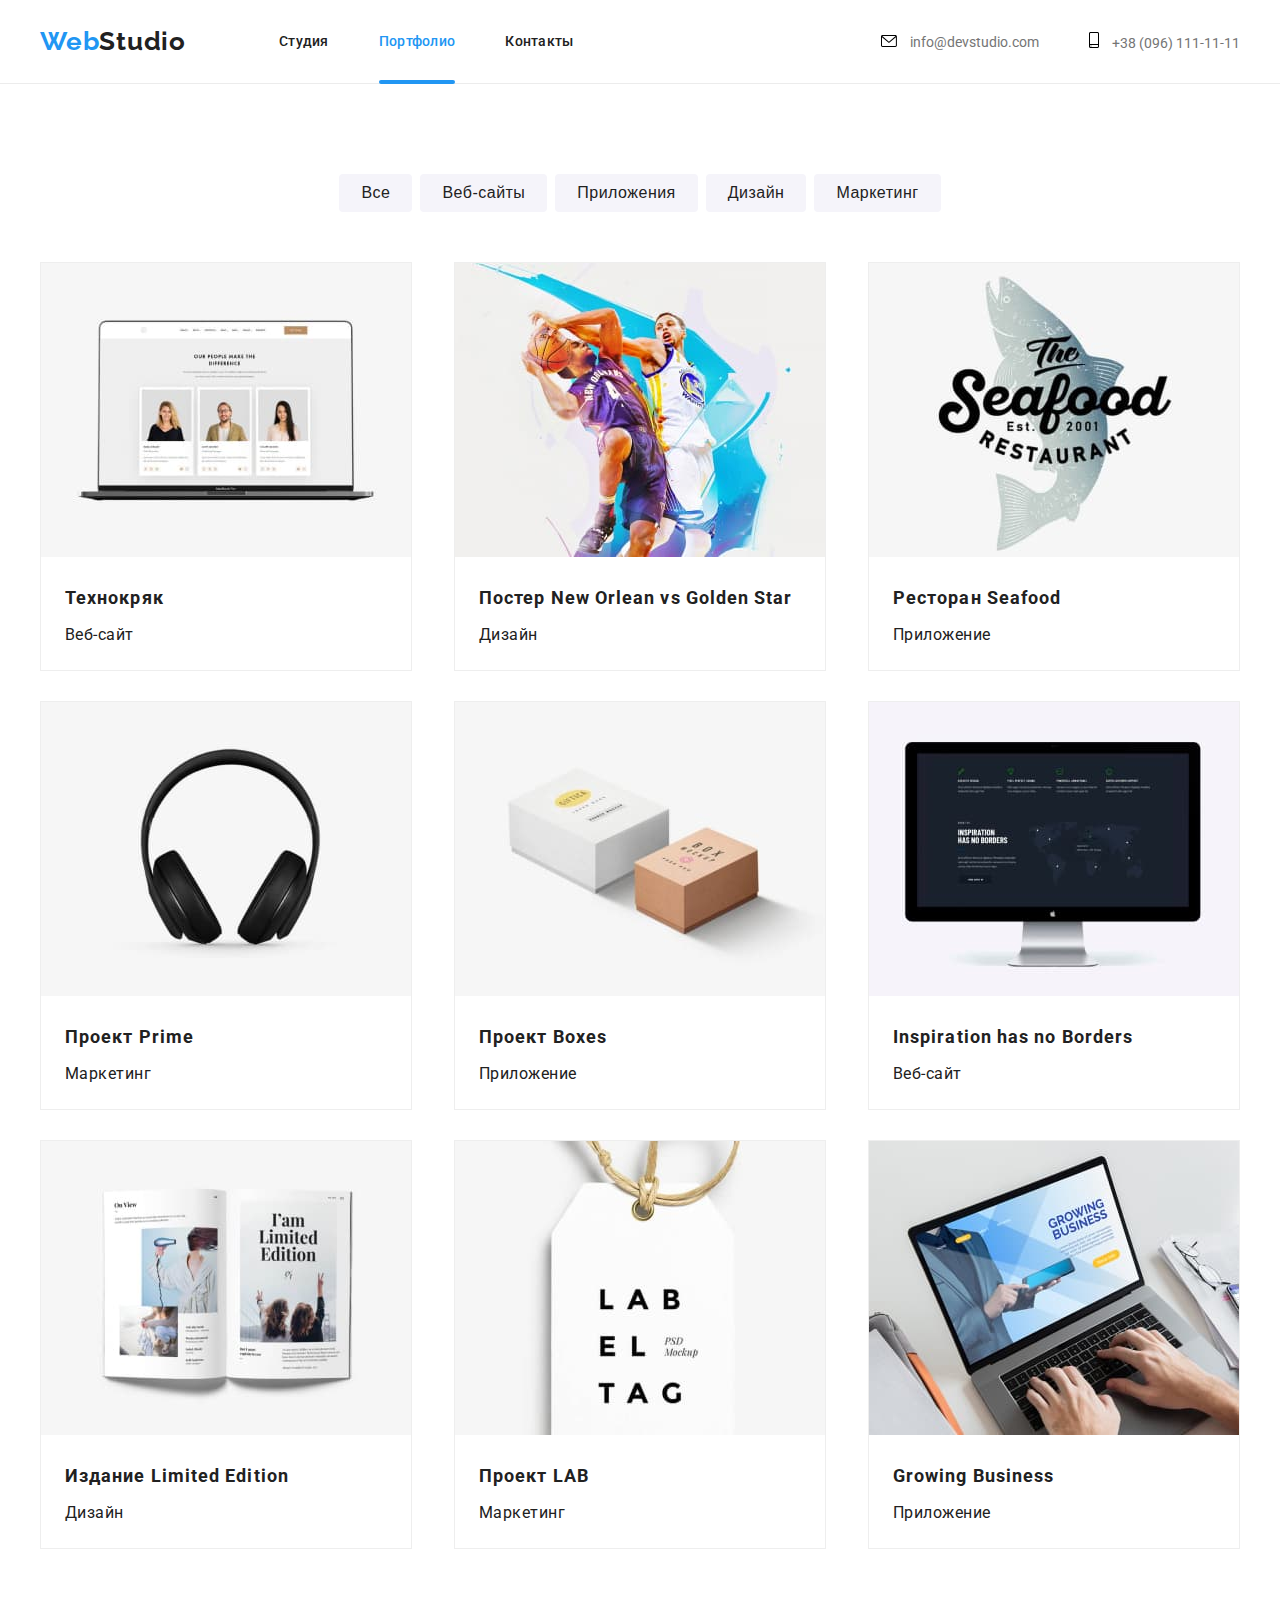
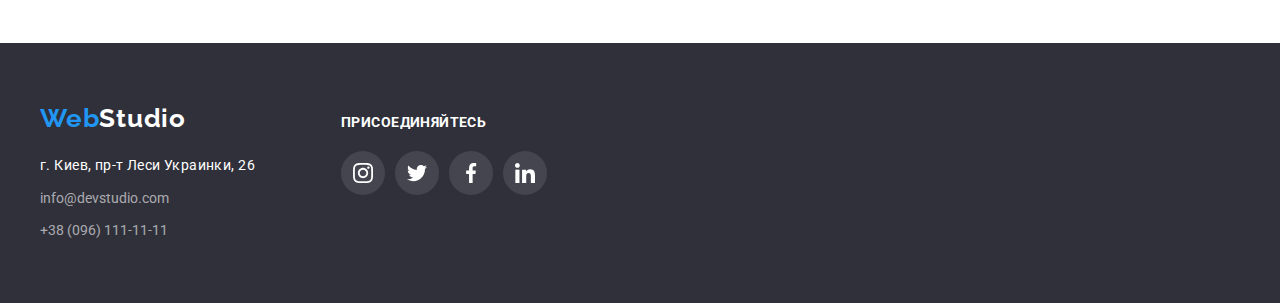
==== portfolio.html @ aee3c3bb "Загрузка проекта" ====
<!DOCTYPE html>
<html lang="ru">
  <head>
    <meta charset="UTF-8" />
    <meta http-equiv="X-UA-Compatible" content="IE=edge" />
    <meta name="viewport" content="width=device-width, initial-scale=1.0" />
    <title>Студия</title>
    <link rel="preconnect" href="https://fonts.gstatic.com" />
    <link
      href="https://fonts.googleapis.com/css2?family=Raleway:wght@700&family=Roboto:wght@400;500;700;900&display=swap"
      rel="stylesheet"
    />
    <link rel="stylesheet" href="css/style.css" />
  </head>
  <body>
    <!-- Шапка -->
    <header class="page-header">
      <div class="container header">
        <nav class="nav">
          <a href="./index.html" class="logo"> Web<span class="header-logo">Studio </span> </a>
          <ul class="site-nav list">
            <li class="nav-item"><a href="./index.html" class="link">Студия</a></li>
            <li class="nav-item"><a href="./portfolio.html" class="link active">Портфолио</a></li>
            <li class="nav-item"><a href="#contacts" class="link">Контакты</a></li>
          </ul>
        </nav>
        <ul class="auth-site list">
          <li class="auth-item">
            <div class="auth-block">
              <a href="mailto:info@devstudio.com" class="auth-block-link">
                <svg class="auth-icon" width="16" height="12">
                  <use href="./images/sprite.svg#mail"></use>
                </svg>
                info@devstudio.com
              </a>
            </div>
          </li>
          <li class="auth-item">
            <div class="auth-block">
              <a href="tel:+380961111111" class="auth-block-link">
                <svg class="auth-icon" width="10" height="16">
                  <use href="./images/sprite.svg#smartphone"></use>
                </svg>
                +38 (096) 111-11-11
              </a>
            </div>
          </li>
        </ul>
      </div>
    </header>
    <main>
      <section class="container">
        <h1 class="button title">Портфолио</h1>
        <ul class="button-list">
          <li class="button-item">
            <button type="button" class="button-secondary">Все</button>
          </li>
          <li class="button-item">
            <button type="button" class="button-secondary">Веб-сайты</button>
          </li>
          <li class="button-item">
            <button type="button" class="button-secondary">Приложения</button>
          </li>
          <li class="button-item">
            <button type="button" class="button-secondary">Дизайн</button>
          </li>
          <li class="button-item">
            <button type="button" class="button-secondary">Маркетинг</button>
          </li>
        </ul>
        <!-- </section>
      <section class="container"> -->
        <ul class="ul-project">
          <li class="project-list">
            <div class="project-info">
            <img src="images/portfolio/project.jpg" width="370" height="294" alt="Технокряк" />
              <p class="project-text">Технокряк это современная площадка распространения коронавируса. Компании используют эту платформу для цифрового шпионажа и атак на защищённые сервера конкурентов.</p>
             </div>
              <h2 class="project-name">Технокряк</h2>
              <p class="project-title">Веб-сайт</p>
          </li>
          <li class="project-list">
            <div class="project-info">
            <img src="./images/portfolio/project1.jpg" width="370" height="294" alt="Постер New Orlean vs Golden Star"/>
            <p class="project-text">Технокряк это современная площадка распространения коронавируса. Компании используют эту платформу для цифрового шпионажа и атак на защищённые сервера конкурентов.</p>
            </div>
              <h2 class="project-name">Постер New Orlean vs Golden Star</h2>
              <p class="project-title">Дизайн</p>
          </li>
          <li class="project-list">
            <div class="project-info">
            <img src="./images/portfolio/project2.jpg" width="370" height="294" alt="Ресторан Seafood" />
            <p class="project-text">Технокряк это современная площадка распространения коронавируса. Компании используют эту платформу для цифрового шпионажа и атак на защищённые сервера конкурентов.</p>
          </div> 
            <h2 class="project-name">Ресторан Seafood</h2>
              <p class="project-title">Приложение</p>
          </li>
          <li class="project-list">
            <div class="project-info">
            <img src="./images/portfolio/project3.jpg" width="370" height="294" alt="Проект Prime" />
              <p class="project-text">Технокряк это современная площадка распространения коронавируса. Компании используют эту платформу для цифрового шпионажа и атак на защищённые сервера конкурентов.</p>
          </div>
            <h2 class="project-name">Проект Prime</h2>
              <p class="project-title">Маркетинг</p>
          </li>
          <li class="project-list">
            <div class="project-info">
            <img src="./images/portfolio/project4.jpg" width="370" height="294" alt="Проект Boxes" />
              <p class="project-text">Технокряк это современная площадка распространения коронавируса. Компании используют эту платформу для цифрового шпионажа и атак на защищённые сервера конкурентов.</p>
          </div>
            <h2 class="project-name">Проект Boxes</h2>
              <p class="project-title">Приложение</p>
          </li>
          <li class="project-list">
            <div class="project-info">
            <img src="./images/portfolio/project5.jpg" width="370" height="294" alt="Inspiration has no Borders" />
              <p class="project-text">Технокряк это современная площадка распространения коронавируса. Компании используют эту платформу для цифрового шпионажа и атак на защищённые сервера конкурентов.</p>
          </div>
            <h2 class="project-name">Inspiration has no Borders</h2>
              <p class="project-title">Веб-сайт</p>
          </li>
          <li class="project-list">
           <div class="project-info">
            <img src="./images/portfolio/project6.jpg" width="370" height="294" alt="Издание Limited Edition" />
              <p class="project-text">Технокряк это современная площадка распространения коронавируса. Компании используют эту платформу для цифрового шпионажа и атак на защищённые сервера конкурентов.</p>
          </div>
            <h2 class="project-name">Издание Limited Edition</h2>
              <p class="project-title">Дизайн</p>
          </li>
          <li class="project-list">
            <div class="project-info">
            <img src="./images/portfolio/project7.jpg" width="370" height="294" alt="Проект LAB" />
              <p class="project-text">Технокряк это современная площадка распространения коронавируса. Компании используют эту платформу для цифрового шпионажа и атак на защищённые сервера конкурентов.</p>
          </div>
            <h2 class="project-name">Проект LAB</h2>
              <p class="project-title">Маркетинг</p>
          </li>
          <li class="project-list">
            <div class="project-info">
            <img src="./images/portfolio/project8.jpg" width="370" height="294" alt="Growing Business" />
              <p class="project-text">Технокряк это современная площадка распространения коронавируса. Компании используют эту платформу для цифрового шпионажа и атак на защищённые сервера конкурентов.</p>
          </div>
            <h2 class="project-name">Growing Business</h2>
              <p class="project-title">Приложение</p>
          </li>
        </ul>
      </section>
    </main>
    <!-- Подвал -->
    <footer class="footer">
      <div class="container">
         <div>
        <a href="./index.html" class="logo footer"> Web<span class="footer-logo">Studio </span> </a>

        <!-- Контакты -->
       
        <address class="contacts footer">
          <p>г. Киев, пр-т Леси Украинки, 26</p>
          <a class="link" href="mailto:info@devstudio.com">info@devstudio.com</a>
          <a class="link" href="tel:+380961111111">+38 (096) 111-11-11</a>
            </div>
            <div class="footer-social">
              <p class="footer-list-title">ПРИСОЕДИНЯЙТЕСЬ</p>
            <ul class="footer-list list">
                  <li class="footer-list-item">
                    <a href="#" class="footer-list-link">
                      <svg class="footer-list-icon">
                        <use href="./images/sprite.svg#instagram"></use>
                      </svg>
                    </a>
                  </li>
                  <li class="footer-list-item">
                    <a href="#" class="footer-list-link">
                      <svg class="footer-list-icon">
                        <use href="./images/sprite.svg#twitter"></use>
                      </svg>
                    </a>
                  </li>
                  <li class="footer-list-item">
                    <a href="#" class="footer-list-link">
                      <svg class="footer-list-icon">
                        <use href="./images/sprite.svg#facebook"></use>
                      </svg>
                    </a>
                  </li>
                  <li class="footer-list-item">
                    <a href="#" class="footer-list-link">
                      <svg class="footer-list-icon">
                        <use href="./images/sprite.svg#linkedin"></use>
                      </svg>
                    </a>
                  </li>
                </ul>
                </div>
        </address>
      </div>
    </footer>
  </body>
</html>
---- css/style.css ----
/* цвет основного текста #212121 */
/* цвет вторичного цвет #757575 */
/* белый цвет #FFFFFF */
/* цвет бекграунда #E5E5E5 */
/* цвет контактов в шапке #757575 */
/* цвет акцента #2196F3 */
/* цвет текста контактов в подвале rgba(255, 255, 255, 0.6) */
/* вторичный цвет бекграунда #F5F4FA */
/* бекграунд героя и подвала #2F303A */
:root {
  --primary-text-color: #212121;
  --primary-white-color: #ffffff;
  --title-text-color: #757575;
  --accent-text-color: #2196f3;
  --secondary-background-color: #f5f4fa;
  --hero-background-color: #2f303a;
}

* {
  padding: 0px;
}

ul {
  list-style: none;
}

a {
  text-decoration: none;
}

header {
  border-bottom: 1px solid #ececec;
}

p {
  margin: 0;
  padding: 0;
}

body {
  margin: 0px;
  background-color: var(--primary-white-color);
  color: var(--primary-text-color);
  font-family: 'Roboto', sans-serif;
  font-size: 14px;
  font-weight: 400;
}

footer {
  font-size: 14px;
}

.container {
  margin: 0 auto;
  width: 1200px;
}

.button {
  background-color: var(--secondary-background-color);
  color: var(--primary-text-color);
  cursor: pointer;
  display: inline-block;
  filter: drop-shadow(0px 4px 4px rgba(0, 0, 0, 0.25));
}

.auth-icon {
  margin-right: 10px;
}

.header-page {
  position: relative;
  width: 100%;
  top: 10px;
  left: 0;
  transition: 0.5s;
}

.link {
  display: flex;
  justify-content: space-around;
  width: 100%;
}

/* =================HEADER================ */

.logo {
  padding-top: 24px;
  padding-bottom: 25px;
  display: flex;

  color: var(--accent-text-color);
  font-family: 'Raleway', sans-serif;
  font-size: 26px;
  line-height: 1.19;
  letter-spacing: 0.03em;
  font-weight: 700;
}

.nav .logo {
  display: block;
}

.nav {
  align-items: center;
  align-self: center;
}

.header-logo {
  color: var(--primary-text-color);
}

.container.header {
  display: flex;
  align-items: center;
  align-self: center;
}

.nav-item:not(:last-child) {
  margin-right: 50px;
}

.site-nav .link {
  color: var(--primary-text-color);
  font-weight: 500;
  line-height: 1.14;
  letter-spacing: 0.02em;
  display: block;
  padding-top: 32px;
  padding-bottom: 32px;
}

.site-nav-link {
  margin-right: 50px;
}

.site-nav.list {
  margin-left: 93px;
  display: flex;
  align-items: center;
}

.site-nav .active {
  color: var(--accent-text-color);
  font-weight: 500;
  line-height: 1.14;
  letter-spacing: 0.02em;
  position: relative;
}

.site-nav .active::before {
  content: '';
  position: absolute;
  left: 0;
  top: calc(100% - 1px);
  width: 100%;
  height: 4px;
  border-radius: 4px;
  background-color: var(--accent-text-color);
}

.site-nav .link:hover,
.site-nav .link:focus {
  transition: all 0.25s cubic-bezier(0.4, 0, 0.2, 1);
  color: var(--accent-text-color);
}

.list {
  padding: 0px;
  margin: 0px;
  list-style: none;
}

.auth-site .link {
  color: var(--title-text-color);
  font-weight: 500;
  line-height: 1.14;
  letter-spacing: 0.02em;
}

.auth-item:not(:last-child) {
  margin-right: 50px;
}

.auth-site.list {
  margin-left: auto;
  display: flex;
  padding-top: 32px;
  padding-bottom: 32px;
  align-items: center;
}

.auth-site .auth-block-link:hover,
.auth-site .auth-block-link:focus {
  transition: all 0.25s cubic-bezier(0.4, 0, 0.2, 1);
  color: var(--accent-text-color);
}

.auth-block-link {
  color: var(--title-text-color);
}

.auth-block-link:focus .auth-icon,
.auth-block-link:hover .auth-icon {
  transition: all 0.25s cubic-bezier(0.4, 0, 0.2, 1);
  color: var(--accent-text-color);
  fill: var(--accent-text-color);
}

.nav {
  display: flex;
}

/* =====================HERO===================== */

.section.hero {
  background-color: var(--hero-background-color);
  text-align: center;
  color: var(--primary-white-color);
  margin-bottom: 94px;
  background-image: url('../images/hero/studio-background.jpg');
  background-repeat: no-repeat;
  background-size: cover;
}

.hero {
  background: rgba(47, 48, 58, 0.4);
}

.hero-title {
  padding-top: 200px;
  margin: 0 auto;
  margin-bottom: 30px;
  max-width: 696px;
  font-weight: 900;
  font-size: 44px;
  line-height: 1.36;

  letter-spacing: 0.06em;
  text-transform: uppercase;
  text-shadow: 0px 4px 4px rgba(0, 0, 0, 0.25);
}

.auth-block {
  display: flex;
}

.button.primary {
  min-width: 200px;
  min-height: 50px;
  text-align: center;
  margin-bottom: 200px;

  background-color: var(--accent-text-color);
  color: var(--primary-white-color);
  font-weight: 700;
  font-size: 16px;
  line-height: 1.88;
  letter-spacing: 0.06em;
  border: none;
  box-shadow: 0px 4px 4px rgba(0, 0, 0, 0.15);
  border-radius: 4px;
}

.backdrop {
  position: fixed;
  top: 0;
  left: 0;
  width: 100%;
  height: 100%;
  background: rgba(0, 0, 0, 0.2);
  box-shadow: 0px 1px 3px rgba(0, 0, 0, 0.12), 0px 1px 1px rgba(0, 0, 0, 0.14),
    0px 2px 1px rgba(0, 0, 0, 0.2);
  border-radius: 4px;
}

.backdrop.is-hidden {
  opacity: 0;
  pointer-events: none;
}

.modal {
  position: absolute;
  top: 50%;
  left: 50%;
  transform: translate(-50%, -50%);

  width: 528px;
  height: 581px;

  background-color: var(--primary-white-color);
}

.close {
  position: absolute;
  border: none;
  outline: none;
  width: 30px;
  height: 30px;
  display: flex;
  justify-content: center;
  align-items: center;
  top: 8px;
  right: 8px;
  cursor: pointer;

  background: var(--secondary-background-color);
  border: 1px solid rgba(0, 0, 0, 0.1);
  border-radius: 50%;
}

.modal-svg {
  width: 11px;
  height: 11px;
}

/* ========================ADVANTAGE====================== */

.advantage {
  margin-bottom: 94px;
}

.advantage-image:not(:last-child) {
  margin-right: 30px;
}

.advantage-icons {
  display: flex;
  justify-content: left;
}

.svg-icon {
  width: 70px;
  height: 70px;
  padding: 25px 100px 25px 100px;
}

.container .advantage-icons {
  margin-bottom: 30px;
}

.advantage-icons-list:not(:last-child) {
  margin-right: 30px;
}

.advantage-icons-list {
  background-color: var(--secondary-background-color);
  border-radius: 4px;
}

.section-title-image {
  display: flex;
  margin: 0px;
  justify-content: space-between;
  padding-bottom: 94px;
}

.section.section-team-title {
  font-size: 36px;
  line-height: 1.16;
  text-align: center;
  margin-top: 0px;
  margin-bottom: 50px;
}

.advantage-info {
  position: relative;
  z-index: -1;
}

.works {
  position: absolute;
  display: flex;
  justify-content: center;
  align-items: center;
  bottom: 0;
  width: 100%;
  height: 70px;
  color: var(--primary-white-color);
  background: rgba(47, 48, 58, 0.8);
  font-weight: 700;
  font-size: 14px;
  line-height: 1.14;
  letter-spacing: 0.03em;
}

.section-advantage-title {
  margin-top: 0px;
  margin-bottom: 10px;
  font-size: 14px;
  font-weight: 700;
  line-height: 1.14px;
  letter-spacing: 0.03em;
}

.section-advantage .list-item + .list-item {
  margin-left: 30px;
}

.list-item > p {
  font-size: 14px;
  line-height: 1.71;
  letter-spacing: 0.03em;
  max-width: 270px;
}

.section-advantage {
  max-width: 1170px;
  justify-content: space-between;
  margin: 0px;
  display: flex;
}

.section-title {
  margin-top: 0px;
  margin-bottom: 50px;
  text-align: center;
  font-weight: 500;
  font-size: 36px;
  line-height: 0.85;
  letter-spacing: 0.03em;
  color: var(--primary-text-color);
}

/* ==========================SECTION TEAM============================= */

.worker-list {
  margin: 0px;
  padding-bottom: 94px;
  display: flex;
  justify-content: space-between;
}

.section-team {
  color: var(--primary-text-color);
  margin-top: 0px;
  padding-top: 94px;
}

.team {
  max-width: 270px;
  background-color: var(--primary-white-color);
  box-shadow: 0px 1px 3px rgba(0, 0, 0, 0.12), 0px 1px 1px rgba(0, 0, 0, 0.14),
    0px 2px 1px rgba(0, 0, 0, 0.2);
  border-radius: 0px 0px 4px 4px;
  text-align: center;
}

.team > img {
  margin-bottom: 30px;
  display: block;
}

.section-team {
  background-color: var(--secondary-background-color);
}

.section-advantage-title {
  font-weight: 500;
  font-size: 16px;
  font-style: normal;
  line-height: 0.85;
  letter-spacing: 0.03em;
  margin-top: 0px;
  margin-bottom: 10px;
}

li.team > p {
  font-size: 16px;
  line-height: 0.84;
  letter-spacing: 0.03em;
  margin-bottom: 30px;
}

.social-list {
  display: flex;
  justify-content: center;
  padding-bottom: 30px;
}

.social-list-link {
  display: flex;
  justify-content: center;
  align-items: center;
  width: 44px;
  height: 44px;
  border-radius: 50%;
}

.social-list-icon {
  width: 20px;
  height: 20px;
  fill: #afb1b8;
}

.social-list.list {
  padding: 0;
}

.social-list-link:focus,
.social-list-link:hover {
  transition: all 0.25s cubic-bezier(0.4, 0, 0.2, 1);
  background-color: var(--accent-text-color);
}

.social-list-link:focus .social-list-icon,
.social-list-link:hover .social-list-icon {
  transition: all 0.25s cubic-bezier(0.4, 0, 0.2, 1);
  fill: var(--primary-white-color);
}

/* ==================PARTNERS===================== */

.partner-list {
  display: flex;
  padding: 0;
  margin: 0;
  justify-content: space-between;
}

.partner-list .partner-list-link {
  display: flex;
  justify-content: center;
  align-items: center;
  width: 170px;
  height: 90px;
  padding: auto;
}

.partner-list-icon {
  fill: #afb1b8;
}

.partner-list-item {
  border: 1px solid #afb1b8;
  box-sizing: border-box;
  border-radius: 4px;
}

.partner-list-item:not(:last-child) {
  margin-right: 30px;
}

.section.section-partner-title {
  font-size: 36px;
  line-height: 1.16;
  text-align: center;
  margin-top: 0px;
  margin-bottom: 50px;
}

.container.partners {
  margin-top: 94px;
  margin-bottom: 94px;
}

.partner-list-icon {
  padding: 20px;
}

.partner-list-item:hover .partner-list-icon,
.partner-list-item:focus .partner-list-icon {
  transition: all 0.25s cubic-bezier(0.4, 0, 0.2, 1);
  fill: var(--accent-text-color);
}

.partner-list-item:hover,
.partner-list-item:focus {
  transition: all 0.25s cubic-bezier(0.4, 0, 0.2, 1);
  border-color: var(--accent-text-color);
}

/* ==================FOOTER======================== */

.footer {
  background-color: var(--hero-background-color);
}

.footer-logo {
  color: var(--primary-white-color);
}

.footer .logo {
  margin-bottom: 20px;
  display: block;
}

.contacts > p {
  color: var(--primary-white-color);
  font-style: normal;
  line-height: 1.71;
  letter-spacing: 0.03em;
  margin: 0px;
  margin-bottom: 9px;
}

.contacts > a {
  margin-bottom: 9px;
}

.footer > .container {
  padding-top: 60px;
  padding-bottom: 60px;
}

.contacts .link {
  font-style: normal;
  line-height: 1.71;
  color: rgba(255, 255, 255, 0.6);
  display: block;
}

.contacts .link:hover,
.contacts .link:focus {
  transition: all 0.25s cubic-bezier(0.4, 0, 0.2, 1);
  color: var(--accent-text-color);
}
.footer .container {
  display: flex;
}
.footer-list {
  display: flex;
}

.footer-list-title {
  display: flex;
  margin-bottom: 20px;
  font-weight: 700;
  line-height: 1.14;
  letter-spacing: 0.03em;
  text-transform: uppercase;
  color: var(--primary-white-color);
}

.footer-social {
  margin-top: 72px;
  margin-left: 70px;
  margin-bottom: 100px;
}

.footer-list-link {
  display: flex;
  justify-content: center;
  align-items: center;
  width: 44px;
  height: 44px;
  border-radius: 50%;
  background-color: rgba(255, 255, 255, 0.1);
}

.footer-list-icon {
  width: 20px;
  height: 20px;
  fill: var(--primary-white-color);
}

.footer-list-link:focus,
.footer-list-link:hover {
  transition: all 0.25s cubic-bezier(0.4, 0, 0.2, 1);
  background-color: var(--accent-text-color);
}

.footer-list-link:focus .footer-list-icon,
.footer-list-link:hover .footer-list-icon {
  transition: all 0.25s cubic-bezier(0.4, 0, 0.2, 1);
  fill: var(--primary-white-color);
}

.footer-list-link {
  margin-right: 10px;
}

.logo.footer {
  padding: 0;
  margin-top: 60px;
}

.footer .container {
  padding: 0;
}

.contacts.footer {
  width: 231px;
  margin-bottom: 60px;
}

.subscribe-box {
  display: flex;
  margin-top: 72px;
}

.subscribe-form-input {
  width: 100%;
  height: 50px;
  box-sizing: border-box;
  border: 1px solid rgba(255, 255, 255, 0.3);
  border-radius: 4px;
  background: none;
  margin-right: 10px;
  padding: 12px 16px;
}

.subscribe-social-box {
  margin-top: 72px;
  margin-left: 93px;
  width: 100%;
}

.button.subscribe {
  min-width: 200px;
  min-height: 50px;
  text-align: left;
  padding-left: 29px;
  background-color: var(--accent-text-color);
  color: var(--primary-white-color);
  font-weight: 700;
  font-size: 16px;
  line-height: 1.88;
  letter-spacing: 0.06em;
  border: none;
  box-shadow: 0px 4px 4px rgba(0, 0, 0, 0.15);
  border-radius: 4px;
}

.subscribe-list-title {
  display: flex;
  margin-bottom: 20px;
  width: 100%;
  font-weight: 700;
  line-height: 1.14;
  letter-spacing: 0.03em;
  text-transform: uppercase;
  color: var(--primary-white-color);
}

.subscribe-social {
  display: flex;
}

/* ======================PORTFOLIO======================= */

.button-secondary {
  background-color: var(--secondary-background-color);
  color: var(--primary-text-color);
  border-radius: 4px;
  font-weight: 500;
  font-size: 16px;
  line-height: 1.62;
  text-align: center;
  letter-spacing: 0.03em;
  border: none;
  padding: 6px 22px;
}

.section.button {
  padding-top: 94px;
}

.button-list .button-item + .button-item {
  margin-left: 8px;
}

.button-item {
  margin-top: 90px;
  margin-bottom: 50px;
}

.button-list {
  display: flex;
  justify-content: center;
  /* margin-bottom: 50px; */
}

.button-secondary:hover,
.button-secondary:focus {
  transition: all 0.25s cubic-bezier(0.4, 0, 0.2, 1);
  color: var(--primary-white-color);
  background-color: var(--accent-text-color);
}

.button.title {
  display: none;
}

.project-name {
  font-weight: 700;
  font-size: 18px;
  line-height: 2;
  letter-spacing: 0.06em;
  margin: 0px;
  margin-bottom: 4px;
  padding-left: 24px;
  padding-top: 20px;
}

.project-title {
  font-size: 16px;
  line-height: 1.87;
  letter-spacing: 0.03em;
  padding-bottom: 20px;
  padding-left: 24px;
}

.project-list-info:last-child > p {
  margin-bottom: 0px;
}

.project-info {
  position: relative;
  overflow: hidden;
}

.project-text {
  position: absolute;
  top: 0;
  left: 0;
  width: 322px;
  height: 100%;
  color: var(--primary-white-color);
  background: rgba(33, 150, 243, 0.9);
  font-size: 18px;
  line-height: 1.55;
  letter-spacing: 0.03em;
  transform: translateY(100%);
  transition: all 0.25s cubic-bezier(0.4, 0, 0.2, 1);
  text-align: left;
  padding: 63px 24px 63px 24px;
}

.project-list:hover .project-text,
.project-list:focus .project-text {
  transition: all 0.25s cubic-bezier(0.4, 0, 0.2, 1);
  transform: translateY(0);
}

.button-list {
  margin: 0px;
}

.project-list:hover,
.project-list:focus {
  transition: all 0.25s cubic-bezier(0.4, 0, 0.2, 1);
  box-shadow: 0px 1px 3px rgba(0, 0, 0, 0.12), 0px 1px 1px rgba(0, 0, 0, 0.14),
    0px 2px 1px rgba(0, 0, 0, 0.2);
  border-radius: 0px 0px 4px 4px;
  border-top: none;
  max-width: 370px;
}

.project-list > img {
  display: block;
}

.project-list {
  margin-top: 30px;
  margin-left: 30px;
  border: 1px solid #eeeeee;
  box-sizing: border-box;
}

.ul-project {
  display: flex;
  flex-wrap: wrap;
  justify-content: space-between;
  margin: 0px;
  margin-top: -30px;
  margin-left: -30px;
  margin-bottom: 94px;
}

/* ================MODAL================= */

.modal {
  color: var(--title-text-color);
}

.signup-heading {
  color: var(--primary-text-color);
  margin: 0;
  margin-bottom: 10px;
}

.close {
  background: none;
}

.close:hover {
  fill: var(--accent-text-color);
}

.signup-form {
  display: flex;
  flex-direction: column;
  padding: 40px;
}

.signup-textarea {
  border: 1px solid rgba(33, 33, 33, 0.2);
  box-sizing: border-box;
  border-radius: 4px;
}

.signup-form-input {
  width: 100%;
  height: 40px;
  border: 1px solid rgba(33, 33, 33, 0.2);
  box-sizing: border-box;
  border-radius: 4px;
  transition: border-color 250ms linear;

  padding-left: 42px;
}

.signup-form-input-wrapper {
  display: block;
  position: relative;
  margin-top: 4px;
  margin-bottom: 10px;
}

.modal-icon {
  position: absolute;
  display: block;
  top: 50%;
  left: 15px;
  transform: translateY(-50%);

  width: 18px;
  height: 18px;

  transition: background-color 250ms linear;
}

.signup-form-input:focus {
  outline: none;
  border-color: var(--accent-text-color);
}

.signup-form-input:focus + .modal-icon {
  fill: var(--accent-text-color);
  border-color: var(--accent-text-color);
}

.signup-textarea {
  width: 100%;
  height: 120px;
  border: 1px solid rgba(33, 33, 33, 0.2);
  border-radius: 4px;
  padding: 12px 16px;
  resize: none;
  margin-top: 4px;
  margin-bottom: 20px;

  transition: border-color 250ms linear;
}

.signup-textarea:focus {
  outline: none;
  border-color: var(--accent-text-color);
}

.signup-form-term-desc {
  display: flex;
  justify-content: center;
  align-items: center;
  line-height: 1.71;
  letter-spacing: 0.03em;
}

.signup-form-term-desc::before {
  display: block;
  content: '';
  width: 16px;
  height: 16px;
  outline: 1px solid #000000;
  margin-right: 10px;
}

.signup-form-term {
  margin: 0;
  margin-right: 8px;
}

.signup-term {
  display: flex;
  justify-content: center;
  align-items: center;
  margin-bottom: 30px;
}

.signup-field {
  text-align: left;
}

.terms-link {
  text-decoration: underline;
}

.signup-button {
  display: block;
  margin: 0 auto;
  width: 200px;
  height: 50px;
  border-radius: 4px;
  background-color: var(--accent-text-color);
  color: var(--primary-white-color);
  cursor: pointer;
  font-weight: 700;
  font-size: 16px;
  line-height: 1.87;
  letter-spacing: 0.06em;
}

.subscribe-icon {
  position: absolute;
  padding-left: 10px;
  top: 50%;
  transform: translateY(-50%);

  width: 24px;
  height: 24px;
}
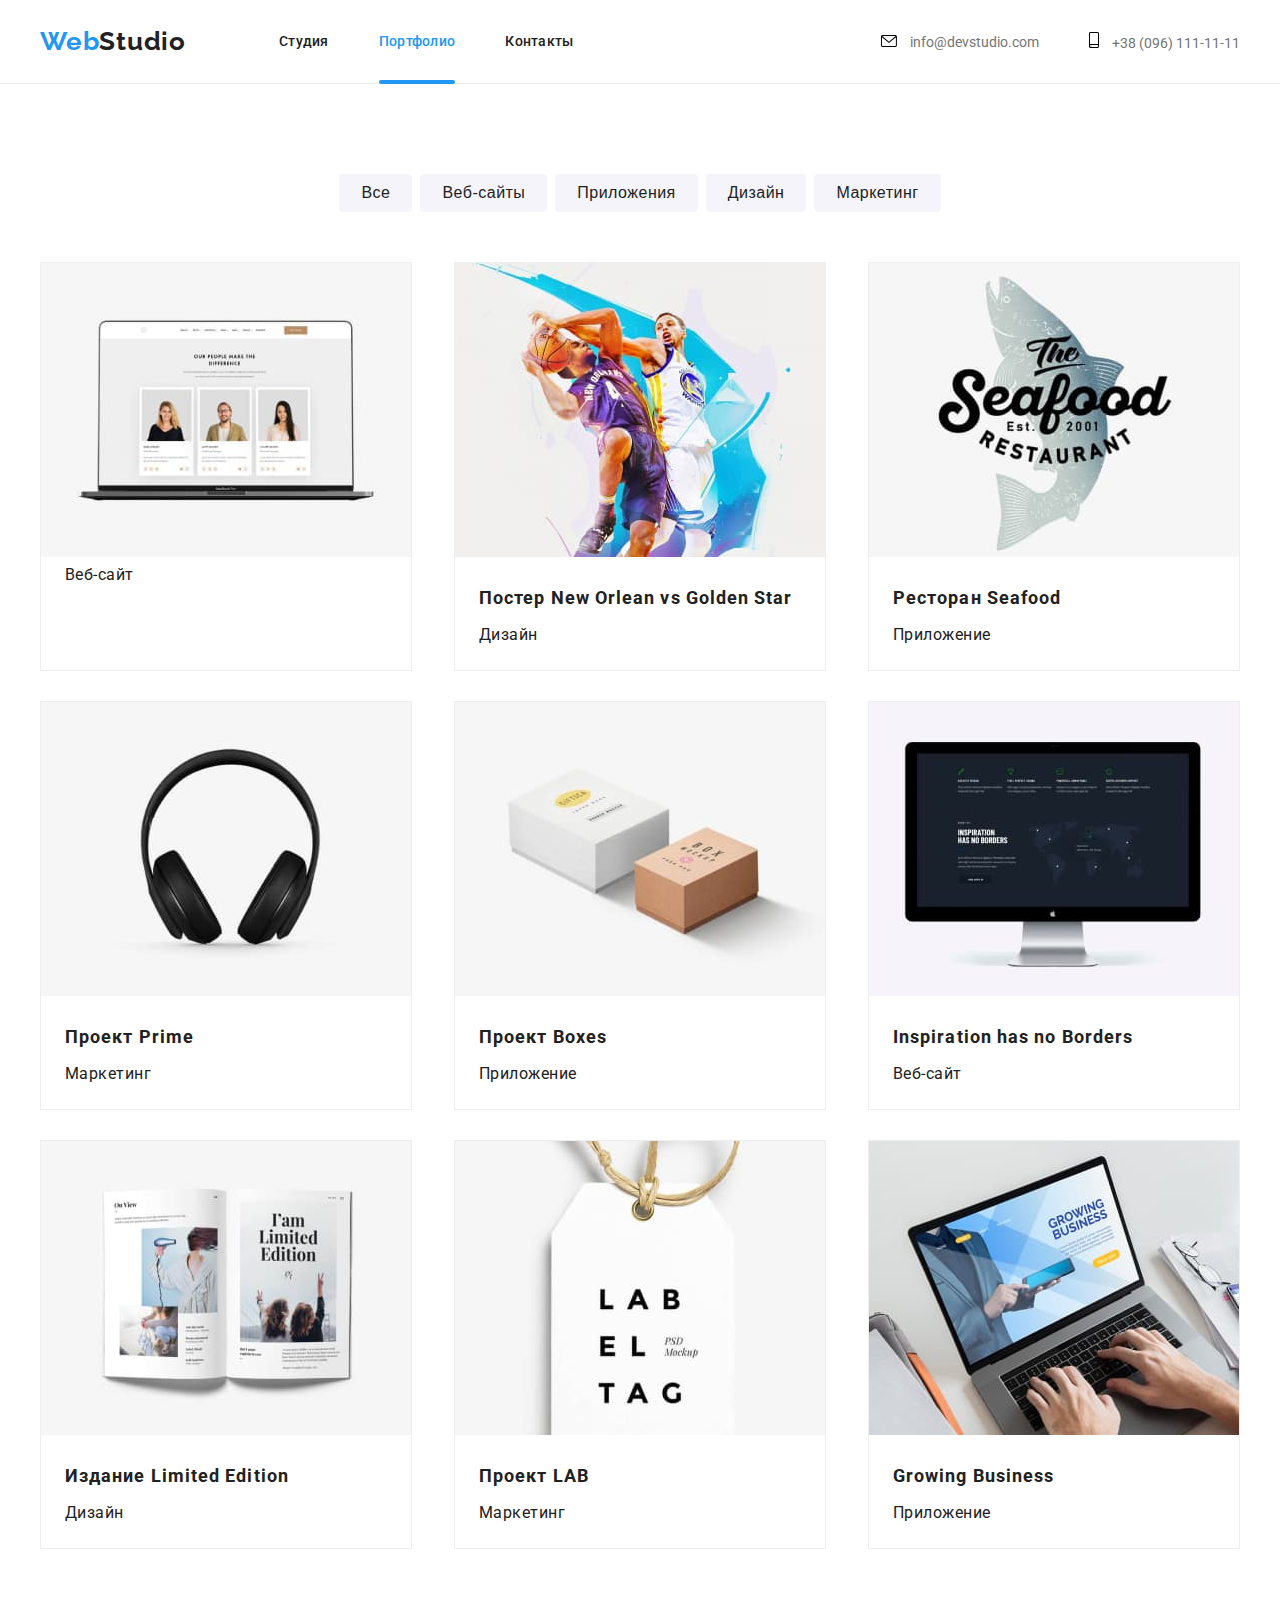
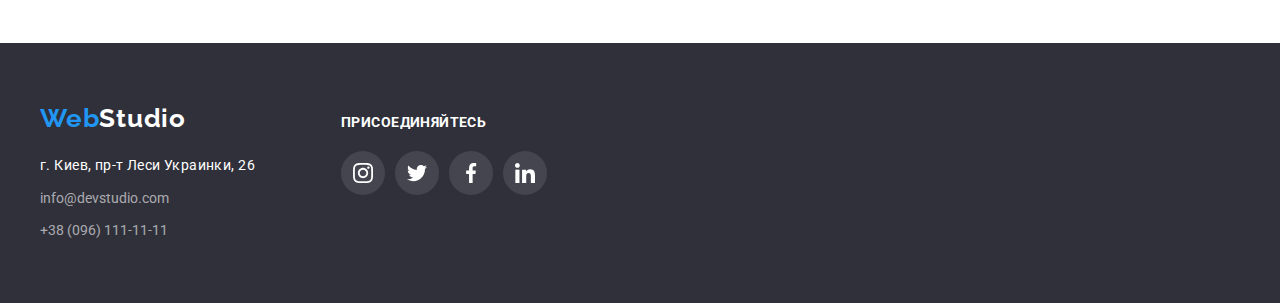
==== commit 091d0f0a: "Переделал чекбокс" ====
--- a/portfolio.html
+++ b/portfolio.html
@@ -50,7 +50,7 @@
     </header>
     <main>
       <section class="container">
-        <h1 class="button title">Портфолио</h1>
+        <h1 class="visually-hidden">Портфолио</h1>
         <ul class="button-list">
           <li class="button-item">
             <button type="button" class="button-secondary">Все</button>
@@ -76,7 +76,7 @@
             <img src="images/portfolio/project.jpg" width="370" height="294" alt="Технокряк" />
               <p class="project-text">Технокряк это современная площадка распространения коронавируса. Компании используют эту платформу для цифрового шпионажа и атак на защищённые сервера конкурентов.</p>
              </div>
-              <h2 class="project-name">Технокряк</h2>
+              <h2 class="visually-hidden">Технокряк</h2>
               <p class="project-title">Веб-сайт</p>
           </li>
           <li class="project-list">
--- a/css/style.css
+++ b/css/style.css
@@ -55,6 +55,17 @@
   width: 1200px;
 }
 
+.visually-hidden {
+  position: absolute !important;
+  clip: rect(1px 1px 1px 1px); /* IE6, IE7 */
+  clip: rect(1px, 1px, 1px, 1px);
+  padding: 0 !important;
+  border: 0 !important;
+  height: 1px !important;
+  width: 1px !important;
+  overflow: hidden;
+}
+
 .button {
   background-color: var(--secondary-background-color);
   color: var(--primary-text-color);
@@ -311,6 +322,36 @@
 .modal-svg {
   width: 11px;
   height: 11px;
+}
+
+/* .signup-term {
+  align-items: center;
+} */
+
+.sighup-term {
+  display: flex;
+  align-items: center;
+}
+
+.signup-form-term-desc {
+  position: relative;
+  padding-left: 8px;
+  cursor: pointer;
+}
+
+.signup-form-term-desc::before {
+  content: '';
+  top: 0;
+  left: -20px;
+  width: 15px;
+  height: 15px;
+  border: 2px solid var(--primary-text-color);
+}
+
+.signup-form-term:checked + .signup-form-term-desc::before {
+  border-color: var(--accent-text-color);
+  background: var(--accent-text-color) url(../images/Vector.svg) no-repeat
+    center center;
 }
 
 /* ========================ADVANTAGE====================== */
@@ -777,10 +818,6 @@
   background-color: var(--accent-text-color);
 }
 
-.button.title {
-  display: none;
-}
-
 .project-name {
   font-weight: 700;
   font-size: 18px;
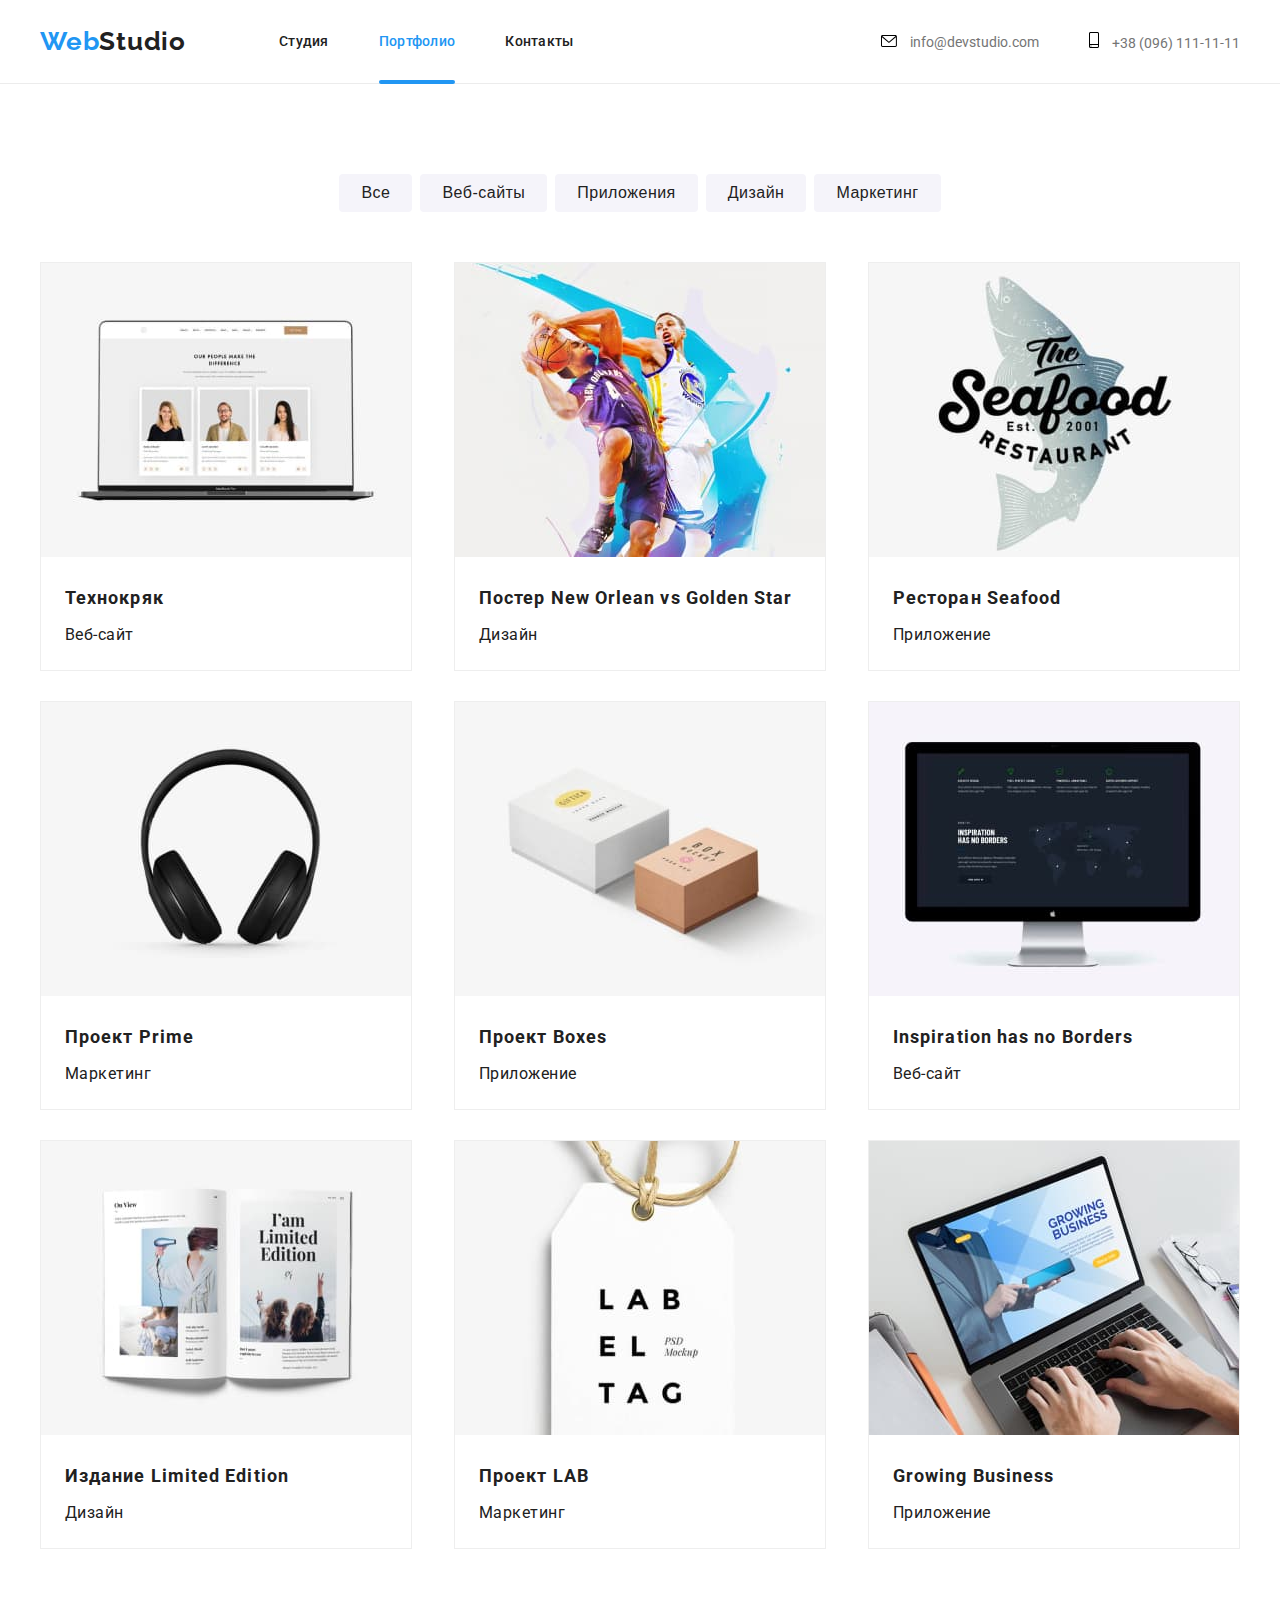
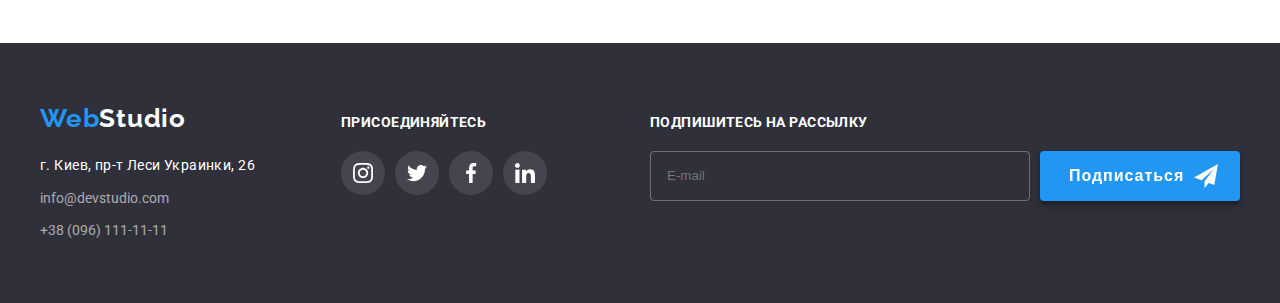
==== commit fd1be3dd: "Доделана компиляция" ====
--- a/portfolio.html
+++ b/portfolio.html
@@ -10,7 +10,8 @@
       href="https://fonts.googleapis.com/css2?family=Raleway:wght@700&family=Roboto:wght@400;500;700;900&display=swap"
       rel="stylesheet"
     />
-    <link rel="stylesheet" href="css/style.css" />
+    <link rel="stylesheet" href="css/main.min.css" />
+    <link rel="stylesheet" href="css/portfolio.min.css" />
   </head>
   <body>
     <!-- Шапка -->
@@ -76,7 +77,7 @@
             <img src="images/portfolio/project.jpg" width="370" height="294" alt="Технокряк" />
               <p class="project-text">Технокряк это современная площадка распространения коронавируса. Компании используют эту платформу для цифрового шпионажа и атак на защищённые сервера конкурентов.</p>
              </div>
-              <h2 class="visually-hidden">Технокряк</h2>
+              <h2 class="project-name">Технокряк</h2>
               <p class="project-title">Веб-сайт</p>
           </li>
           <li class="project-list">
@@ -147,7 +148,7 @@
       </section>
     </main>
     <!-- Подвал -->
-    <footer class="footer">
+        <footer class="footer">
       <div class="container">
          <div>
         <a href="./index.html" class="logo footer"> Web<span class="footer-logo">Studio </span> </a>
@@ -161,37 +162,49 @@
             </div>
             <div class="footer-social">
               <p class="footer-list-title">ПРИСОЕДИНЯЙТЕСЬ</p>
-            <ul class="footer-list list">
-                  <li class="footer-list-item">
-                    <a href="#" class="footer-list-link">
-                      <svg class="footer-list-icon">
-                        <use href="./images/sprite.svg#instagram"></use>
-                      </svg>
-                    </a>
-                  </li>
-                  <li class="footer-list-item">
-                    <a href="#" class="footer-list-link">
-                      <svg class="footer-list-icon">
-                        <use href="./images/sprite.svg#twitter"></use>
-                      </svg>
-                    </a>
-                  </li>
-                  <li class="footer-list-item">
-                    <a href="#" class="footer-list-link">
-                      <svg class="footer-list-icon">
-                        <use href="./images/sprite.svg#facebook"></use>
-                      </svg>
-                    </a>
-                  </li>
-                  <li class="footer-list-item">
-                    <a href="#" class="footer-list-link">
-                      <svg class="footer-list-icon">
-                        <use href="./images/sprite.svg#linkedin"></use>
-                      </svg>
-                    </a>
-                  </li>
+              <ul class="footer-list list">
+                <li class="footer-list-item">
+                  <a href="#" class="footer-list-link">
+                    <svg class="footer-list-icon">
+                      <use href="./images/sprite.svg#instagram"></use>
+                    </svg>
+                  </a>
+                </li>
+                <li class="footer-list-item">
+                  <a href="#" class="footer-list-link">
+                    <svg class="footer-list-icon">
+                      <use href="./images/sprite.svg#twitter"></use>
+                    </svg>
+                  </a>
+                </li>
+                <li class="footer-list-item">
+                  <a href="#" class="footer-list-link">
+                    <svg class="footer-list-icon">
+                      <use href="./images/sprite.svg#facebook"></use>
+                    </svg>
+                  </a>
+                </li>
+                <li class="footer-list-item">
+                  <a href="#" class="footer-list-link">
+                    <svg class="footer-list-icon">
+                      <use href="./images/sprite.svg#linkedin"></use>
+                    </svg>
+                  </a>
+                </li>
                 </ul>
-                </div>
+              </div>     
+                <div class="subscribe-social-box">
+                  <p class="subscribe-list-title">Подпишитесь на рассылку</p>
+                    <div class="subscribe-social">
+                      <input name="user-mail" class="subscribe-form-input" type="email" placeholder="E-mail">
+                      <button type="button" class="button subscribe"> Подписаться
+                        <svg class="subscribe-icon">
+                          <use href="./images/sprite.svg#modal-send"></use>
+                        </svg>
+                      </button>
+                    </div> 
+               </div>  
+             </div>
         </address>
       </div>
     </footer>
--- a/css/main.min.css
+++ b/css/main.min.css
@@ -0,0 +1,2 @@
+:root{--primary-text-color: #212121;--primary-white-color: #ffffff;--title-text-color: #757575;--accent-text-color: #2196f3;--secondary-background-color: #f5f4fa;--hero-background-color: #2f303a}*{padding:0px}ul{list-style:none}a{text-decoration:none}header{border-bottom:1px solid #ececec}p{margin:0;padding:0}body{margin:0px;background-color:var(--primary-white-color);color:var(--primary-text-color);font-family:'Roboto', sans-serif;font-size:14px;font-weight:400}footer{font-size:14px}.container{margin:0 auto;width:1200px}.visually-hidden{position:absolute !important;clip:rect(1px 1px 1px 1px);clip:rect(1px, 1px, 1px, 1px);padding:0 !important;border:0 !important;height:1px !important;width:1px !important;overflow:hidden}.button{background-color:var(--secondary-background-color);color:var(--primary-text-color);cursor:pointer;display:inline-block;filter:drop-shadow(0px 4px 4px rgba(0,0,0,0.25))}.link{display:flex;justify-content:space-around;width:100%}.header-page{position:relative;width:100%;top:10px;left:0;transition:0.5s}.header-logo{color:var(--primary-text-color)}.container.header{display:flex;align-items:center;align-self:center}.logo{padding-top:24px;padding-bottom:25px;display:flex;color:var(--accent-text-color);font-family:'Raleway', sans-serif;font-size:26px;line-height:1.19;letter-spacing:0.03em;font-weight:700}.nav{display:flex;align-items:center;align-self:center}.nav .logo{display:flex}.nav-item:not(:last-child){margin-right:50px}.site-nav .link{color:var(--primary-text-color);font-weight:500;line-height:1.14;letter-spacing:0.02em;display:block;padding-top:32px;padding-bottom:32px}.site-nav-link{margin-right:50px}.site-nav.list{margin-left:93px;display:flex;align-items:center}.site-nav .active{color:var(--accent-text-color);font-weight:500;line-height:1.14;letter-spacing:0.02em;position:relative}.site-nav .active::before{content:'';position:absolute;left:0;top:calc(100% - 1px);width:100%;height:4px;border-radius:4px;background-color:var(--accent-text-color)}.site-nav .link:hover,.site-nav .link:focus{transition:all 0.25s cubic-bezier(0.4, 0, 0.2, 1);color:var(--accent-text-color)}.list{padding:0px;margin:0px;list-style:none}.auth-icon{margin-right:10px}.auth-site .link{color:var(--title-text-color);font-weight:500;line-height:1.14;letter-spacing:0.02em}.auth-item:not(:last-child){margin-right:50px}.auth-site.list{margin-left:auto;display:flex;padding-top:32px;padding-bottom:32px;align-items:center}.auth-site .auth-block-link:hover,.auth-site .auth-block-link:focus{transition:all 0.25s cubic-bezier(0.4, 0, 0.2, 1);color:var(--accent-text-color)}.auth-block-link{color:var(--title-text-color)}.auth-block-link:focus .auth-icon,.auth-block-link:hover .auth-icon{transition:all 0.25s cubic-bezier(0.4, 0, 0.2, 1);color:var(--accent-text-color);fill:var(--accent-text-color)}.section.hero{background-color:var(--hero-background-color);text-align:center;color:var(--primary-white-color);margin-bottom:94px;background-image:url("../images/hero/studio-background.jpg");background-repeat:no-repeat;background-size:cover}.hero{background:rgba(47,48,58,0.4)}.hero-title{padding-top:200px;margin:0 auto;margin-bottom:30px;max-width:696px;font-weight:900;font-size:44px;line-height:1.36;letter-spacing:0.06em;text-transform:uppercase;text-shadow:0px 4px 4px rgba(0,0,0,0.25)}.auth-block{display:flex}.button.primary{min-width:200px;min-height:50px;text-align:center;margin-bottom:200px;background-color:var(--accent-text-color);color:var(--primary-white-color);font-weight:700;font-size:16px;line-height:1.88;letter-spacing:0.06em;border:none;box-shadow:0px 4px 4px rgba(0,0,0,0.15);border-radius:4px}.backdrop{position:fixed;top:0;left:0;width:100%;height:100%;background:rgba(0,0,0,0.2);box-shadow:0px 1px 3px rgba(0,0,0,0.12),0px 1px 1px rgba(0,0,0,0.14),0px 2px 1px rgba(0,0,0,0.2);border-radius:4px}.backdrop.is-hidden{opacity:0;pointer-events:none}.modal{position:absolute;top:50%;left:50%;transform:translate(-50%, -50%);width:528px;height:581px;background-color:var(--primary-white-color)}.modal-svg{width:11px;height:11px}.close{position:absolute;border:none;outline:none;width:30px;height:30px;display:flex;justify-content:center;align-items:center;top:8px;right:8px;cursor:pointer;background:var(--secondary-background-color);border:1px solid rgba(0,0,0,0.1);border-radius:50%}.sighup-term{display:flex;align-items:center}.signup-form-term-desc{position:relative;padding-left:8px;cursor:pointer}.signup-form-term-desc::before{content:'';top:0;left:-20px;width:15px;height:15px;border:2px solid var(--primary-text-color)}.signup-form-term:checked+.signup-form-term-desc::before{border-color:var(--accent-text-color);background:var(--accent-text-color) url(../images/Vector.svg) no-repeat center center}.advantage{margin-bottom:94px}.advantage-image:not(:last-child){margin-right:30px}.advantage-icons{display:flex;justify-content:left}.svg-icon{width:70px;height:70px;padding:25px 100px 25px 100px}.container .advantage-icons{margin-bottom:30px}.advantage-icons-list{background-color:var(--secondary-background-color);border-radius:4px}.advantage-icons-list:not(:last-child){margin-right:30px}.section-title-image{display:flex;margin:0px;justify-content:space-between;padding-bottom:94px}.section.section-team-title{font-size:36px;line-height:1.16;text-align:center;margin-top:0px;margin-bottom:50px}.advantage-info{position:relative;z-index:-1}.works{position:absolute;display:flex;justify-content:center;align-items:center;bottom:0;width:100%;height:70px;color:var(--primary-white-color);background:rgba(47,48,58,0.8);font-weight:700;font-size:14px;line-height:1.14;letter-spacing:0.03em}.section-advantage{max-width:1170px;justify-content:space-between;margin:0px;display:flex}.section-advantage-title{margin-top:0px;margin-bottom:10px;font-size:14px;font-weight:700;line-height:1.14px;letter-spacing:0.03em}.section-advantage .list-item+.list-item{margin-left:30px}.list-item>p{font-size:14px;line-height:1.71;letter-spacing:0.03em;max-width:270px}.section-title{margin-top:0px;margin-bottom:50px;text-align:center;font-weight:500;font-size:36px;line-height:0.85;letter-spacing:0.03em;color:var(--primary-text-color)}.worker-list{margin:0px;padding-bottom:94px;display:flex;justify-content:space-between}.section-team{color:var(--primary-text-color);margin-top:0px;padding-top:94px}.team{max-width:270px;background-color:var(--primary-white-color);box-shadow:0px 1px 3px rgba(0,0,0,0.12),0px 1px 1px rgba(0,0,0,0.14),0px 2px 1px rgba(0,0,0,0.2);border-radius:0px 0px 4px 4px;text-align:center}.team>img{margin-bottom:30px;display:block}.section-team{background-color:var(--secondary-background-color)}.section-advantage-title{font-weight:500;font-size:16px;font-style:normal;line-height:0.85;letter-spacing:0.03em;margin-top:0px;margin-bottom:10px}li.team>p{font-size:16px;line-height:0.84;letter-spacing:0.03em;margin-bottom:30px}.social-list{display:flex;justify-content:center}.social-list-link{display:flex;justify-content:center;align-items:center;width:44px;height:44px;border-radius:50%}.social-list-icon{width:20px;height:20px;fill:#afb1b8}.social-list .list{padding-bottom:30px}.social-list-link:focus,.social-list-link:hover{transition:all 0.25s cubic-bezier(0.4, 0, 0.2, 1);background-color:var(--accent-text-color)}.social-list-link:focus .social-list-icon,.social-list-link:hover .social-list-icon{transition:all 0.25s cubic-bezier(0.4, 0, 0.2, 1);fill:var(--primary-white-color)}.partner-list{display:flex;padding:0;margin:0;justify-content:space-between}.partner-list.partner-list-link{display:flex;justify-content:center;align-items:center;width:170px;height:90px;padding:auto}.partner-list-icon{fill:#afb1b8;padding:20px}.partner-list-item{border:1px solid #afb1b8;box-sizing:border-box;border-radius:4px}.partner-list-item:not(:last-child){margin-right:30px}.partner-list-item:hover .partner-list-icon,.partner-list-item:focus .partner-list-icon{transition:all 0.25s cubic-bezier(0.4, 0, 0.2, 1);fill:var(--accent-text-color)}.partner-list-item:hover,.partner-list-item:focus{transition:all 0.25s cubic-bezier(0.4, 0, 0.2, 1);border-color:var(--accent-text-color)}.section.section-partner-title{font-size:36px;line-height:1.16;text-align:center;margin-top:0px;margin-bottom:50px}.container.partners{margin-top:94px;margin-bottom:94px}.partner-list{display:flex;padding:0;margin:0;justify-content:space-between}.partner-list .partner-list-link{display:flex;justify-content:center;align-items:center;width:170px;height:90px;padding:auto}.partner-list-icon{fill:#afb1b8;padding:20px}.partner-list-item{border:1px solid #afb1b8;box-sizing:border-box;border-radius:4px}.partner-list-item:not(:last-child){margin-right:30px}.partner-list-item:hover .partner-list-icon,.partner-list-item:focus .partner-list-icon{transition:all 0.25s cubic-bezier(0.4, 0, 0.2, 1);fill:var(--accent-text-color)}.partner-list-item:hover,.partner-list-item:focus{transition:all 0.25s cubic-bezier(0.4, 0, 0.2, 1);border-color:var(--accent-text-color)}.section.section-partner-title{font-size:36px;line-height:1.16;text-align:center;margin-top:0px;margin-bottom:50px}.container.partners{margin-top:94px;margin-bottom:94px}.footer{background-color:var(--hero-background-color)}.footer-logo{color:var(--primary-white-color)}.footer .logo{margin-bottom:20px;display:block}.contact>p{color:var(--primary-white-color);font-style:normal;line-height:1.71;letter-spacing:0.03em;margin:0px;margin-bottom:9px}.contact>p{color:var(--primary-white-color);font-style:normal;line-height:1.71;letter-spacing:0.03em;margin:0px;margin-bottom:9px}.contacts>p{color:var(--primary-white-color);font-style:normal;line-height:1.71;letter-spacing:0.03em;margin:0px;margin-bottom:9px}.contacts>a{margin-bottom:9px}.footer>.container{padding-top:60px;padding-bottom:60px}.contacts .link{font-style:normal;line-height:1.71;color:rgba(255,255,255,0.6);display:block}.contacts .link:hover,.contacts.link:focus{transition:all 0.25s cubic-bezier(0.4, 0, 0.2, 1);color:var(--accent-text-color)}.footer .container{display:flex;padding:0}.footer-list{display:flex}.footer-list-title{display:flex;margin-bottom:20px;font-weight:700;line-height:1.14;letter-spacing:0.03em;text-transform:uppercase;color:var(--primary-white-color)}.footer-social{margin-top:72px;margin-left:70px;margin-bottom:100px}.footer-list-link{display:flex;justify-content:center;align-items:center;width:44px;height:44px;border-radius:50%;background-color:rgba(255,255,255,0.1);margin-right:10px}.footer-list-icon{width:20px;height:20px;fill:var(--primary-white-color)}.footer-list-link:focus,.footer-list-link:hover{transition:all 0.25s cubic-bezier(0.4, 0, 0.2, 1);background-color:var(--accent-text-color)}.footer-list-link:focus .footer-list-icon,.footer-list-link:hover .footer-list-icon{transition:all 0.25s cubic-bezier(0.4, 0, 0.2, 1);fill:var(--primary-white-color)}.logo.footer{padding:0;margin-top:60px}.contacts.footer{width:231px;margin-bottom:60px}.subscribe-box{display:flex;margin-top:72px}.subscribe-form-input{width:100%;height:50px;box-sizing:border-box;border:1px solid rgba(255,255,255,0.3);border-radius:4px;background:none;margin-right:10px;padding:12px 16px}.subscribe-social-box{margin-top:72px;margin-left:93px;width:100%}.subscribe-list-title{display:flex;margin-bottom:20px;width:100%;font-weight:700;line-height:1.14;letter-spacing:0.03em;text-transform:uppercase;color:var(--primary-white-color)}.subscribe-social{display:flex}.button.subscribe{min-width:200px;min-height:50px;text-align:left;padding-left:29px;background-color:var(--accent-text-color);color:var(--primary-white-color);font-weight:700;font-size:16px;line-height:1.88;letter-spacing:0.06em;border:none;box-shadow:0px 4px 4px rgba(0,0,0,0.15);border-radius:4px}.modal{color:var(--title-text-color)}.signup-heading{color:var(--primary-text-color);margin:0;margin-bottom:10px}.close{background:none}.close:hover{fill:var(--accent-text-color)}.signup-form{display:flex;flex-direction:column;padding:40px}.signup-textarea{border:1px solid rgba(33,33,33,0.2);box-sizing:border-box;border-radius:4px}.signup-form-input{width:100%;height:40px;border:1px solid rgba(33,33,33,0.2);box-sizing:border-box;border-radius:4px;transition:border-color 250ms linear;padding-left:42px}.signup-form-input-wrapper{display:block;position:relative;margin-top:4px;margin-bottom:10px}.modal-icon{position:absolute;display:block;top:50%;left:15px;transform:translateY(-50%);width:18px;height:18px;transition:background-color 250ms linear}.signup-form-input:focus{outline:none;border-color:var(--accent-text-color)}.signup-form-input:focus+.modal-icon{fill:var(--accent-text-color);border-color:var(--accent-text-color)}.signup-textarea{width:100%;height:120px;border:1px solid rgba(33,33,33,0.2);border-radius:4px;padding:12px 16px;resize:none;margin-top:4px;margin-bottom:20px;transition:border-color 250ms linear}.signup-textarea:focus{outline:none;border-color:var(--accent-text-color)}.signup-form-term-desc{display:flex;justify-content:center;align-items:center;line-height:1.71;letter-spacing:0.03em}.signup-form-term-desc::before{display:block;content:'';width:16px;height:16px;outline:1px solid #000000;margin-right:10px}.signup-form-term{margin:0;margin-right:8px}.signup-term{display:flex;justify-content:center;align-items:center;margin-bottom:30px}.signup-field{text-align:left}.terms-link{text-decoration:underline}.signup-button{display:block;margin:0 auto;width:200px;height:50px;border-radius:4px;background-color:var(--accent-text-color);color:var(--primary-white-color);cursor:pointer;font-weight:700;font-size:16px;line-height:1.87;letter-spacing:0.06em}.subscribe-icon{position:absolute;padding-left:10px;top:50%;transform:translateY(-50%);width:24px;height:24px}
+/*# sourceMappingURL=main.min.css.map */--- a/css/portfolio.min.css
+++ b/css/portfolio.min.css
@@ -0,0 +1,2 @@
+:root{--primary-text-color: #212121;--primary-white-color: #ffffff;--title-text-color: #757575;--accent-text-color: #2196f3;--secondary-background-color: #f5f4fa;--hero-background-color: #2f303a}*{padding:0px}ul{list-style:none}a{text-decoration:none}header{border-bottom:1px solid #ececec}p{margin:0;padding:0}body{margin:0px;background-color:var(--primary-white-color);color:var(--primary-text-color);font-family:'Roboto', sans-serif;font-size:14px;font-weight:400}footer{font-size:14px}.container{margin:0 auto;width:1200px}.visually-hidden{position:absolute !important;clip:rect(1px 1px 1px 1px);clip:rect(1px, 1px, 1px, 1px);padding:0 !important;border:0 !important;height:1px !important;width:1px !important;overflow:hidden}.button{background-color:var(--secondary-background-color);color:var(--primary-text-color);cursor:pointer;display:inline-block;filter:drop-shadow(0px 4px 4px rgba(0,0,0,0.25))}.link{display:flex;justify-content:space-around;width:100%}.header-page{position:relative;width:100%;top:10px;left:0;transition:0.5s}.header-logo{color:var(--primary-text-color)}.container.header{display:flex;align-items:center;align-self:center}.logo{padding-top:24px;padding-bottom:25px;display:flex;color:var(--accent-text-color);font-family:'Raleway', sans-serif;font-size:26px;line-height:1.19;letter-spacing:0.03em;font-weight:700}.nav{display:flex;align-items:center;align-self:center}.nav .logo{display:flex}.nav-item:not(:last-child){margin-right:50px}.site-nav .link{color:var(--primary-text-color);font-weight:500;line-height:1.14;letter-spacing:0.02em;display:block;padding-top:32px;padding-bottom:32px}.site-nav-link{margin-right:50px}.site-nav.list{margin-left:93px;display:flex;align-items:center}.site-nav .active{color:var(--accent-text-color);font-weight:500;line-height:1.14;letter-spacing:0.02em;position:relative}.site-nav .active::before{content:'';position:absolute;left:0;top:calc(100% - 1px);width:100%;height:4px;border-radius:4px;background-color:var(--accent-text-color)}.site-nav .link:hover,.site-nav .link:focus{transition:all 0.25s cubic-bezier(0.4, 0, 0.2, 1);color:var(--accent-text-color)}.list{padding:0px;margin:0px;list-style:none}.auth-icon{margin-right:10px}.auth-site .link{color:var(--title-text-color);font-weight:500;line-height:1.14;letter-spacing:0.02em}.auth-item:not(:last-child){margin-right:50px}.auth-site.list{margin-left:auto;display:flex;padding-top:32px;padding-bottom:32px;align-items:center}.auth-site .auth-block-link:hover,.auth-site .auth-block-link:focus{transition:all 0.25s cubic-bezier(0.4, 0, 0.2, 1);color:var(--accent-text-color)}.auth-block-link{color:var(--title-text-color)}.auth-block-link:focus .auth-icon,.auth-block-link:hover .auth-icon{transition:all 0.25s cubic-bezier(0.4, 0, 0.2, 1);color:var(--accent-text-color);fill:var(--accent-text-color)}.button-secondary{background-color:var(--secondary-background-color);color:var(--primary-text-color);border-radius:4px;font-weight:500;font-size:16px;line-height:1.62;text-align:center;letter-spacing:0.03em;border:none;padding:6px 22px}.button-secondary:hover,.button-secondary:focus{transition:all 0.25s cubic-bezier(0.4, 0, 0.2, 1);color:var(--primary-white-color);background-color:var(--accent-text-color)}.section.button{padding-top:94px}.button-item{margin-top:90px;margin-bottom:50px}.button-list{display:flex;justify-content:center;margin:0px}.button-list.button-item+.button-item{margin-left:8px}.button-list .button-item+.button-item{margin-left:8px}.project-name{font-weight:700;font-size:18px;line-height:2;letter-spacing:0.06em;margin:0px;margin-bottom:4px;padding-left:24px;padding-top:20px}.project-title{font-size:16px;line-height:1.87;letter-spacing:0.03em;padding-bottom:20px;padding-left:24px}.project-list-info:last-child>p{margin-bottom:0px}.project-info{position:relative;overflow:hidden}.project-text{position:absolute;top:0;left:0;width:322px;height:100%;color:var(--primary-white-color);background:rgba(33,150,243,0.9);font-size:18px;line-height:1.55;letter-spacing:0.03em;transform:translateY(100%);transition:all 0.25s cubic-bezier(0.4, 0, 0.2, 1);text-align:left;padding:63px 24px 63px 24px}.project-list:hover .project-text,.project-list:focus .project-text{transition:all 0.25s cubic-bezier(0.4, 0, 0.2, 1);transform:translateY(0)}.project-list:hover,.project:focus{transition:all 0.25s cubic-bezier(0.4, 0, 0.2, 1);box-shadow:0px 1px 3px rgba(0,0,0,0.12),0px 1px 1px rgba(0,0,0,0.14),0px 2px 1px rgba(0,0,0,0.2);border-radius:0px 0px 4px 4px;border-top:none;max-width:370px}.project-list{margin-top:30px;margin-left:30px;border:1px solid #eeeeee;box-sizing:border-box}.project-list>img{display:block}.ul-project{display:flex;flex-wrap:wrap;justify-content:space-between;margin:0px;margin-top:-30px;margin-left:-30px;margin-bottom:94px}.footer{background-color:var(--hero-background-color)}.footer-logo{color:var(--primary-white-color)}.footer .logo{margin-bottom:20px;display:block}.contact>p{color:var(--primary-white-color);font-style:normal;line-height:1.71;letter-spacing:0.03em;margin:0px;margin-bottom:9px}.contact>p{color:var(--primary-white-color);font-style:normal;line-height:1.71;letter-spacing:0.03em;margin:0px;margin-bottom:9px}.contacts>p{color:var(--primary-white-color);font-style:normal;line-height:1.71;letter-spacing:0.03em;margin:0px;margin-bottom:9px}.contacts>a{margin-bottom:9px}.footer>.container{padding-top:60px;padding-bottom:60px}.contacts .link{font-style:normal;line-height:1.71;color:rgba(255,255,255,0.6);display:block}.contacts .link:hover,.contacts.link:focus{transition:all 0.25s cubic-bezier(0.4, 0, 0.2, 1);color:var(--accent-text-color)}.footer .container{display:flex;padding:0}.footer-list{display:flex}.footer-list-title{display:flex;margin-bottom:20px;font-weight:700;line-height:1.14;letter-spacing:0.03em;text-transform:uppercase;color:var(--primary-white-color)}.footer-social{margin-top:72px;margin-left:70px;margin-bottom:100px}.footer-list-link{display:flex;justify-content:center;align-items:center;width:44px;height:44px;border-radius:50%;background-color:rgba(255,255,255,0.1);margin-right:10px}.footer-list-icon{width:20px;height:20px;fill:var(--primary-white-color)}.footer-list-link:focus,.footer-list-link:hover{transition:all 0.25s cubic-bezier(0.4, 0, 0.2, 1);background-color:var(--accent-text-color)}.footer-list-link:focus .footer-list-icon,.footer-list-link:hover .footer-list-icon{transition:all 0.25s cubic-bezier(0.4, 0, 0.2, 1);fill:var(--primary-white-color)}.logo.footer{padding:0;margin-top:60px}.contacts.footer{width:231px;margin-bottom:60px}.subscribe-box{display:flex;margin-top:72px}.subscribe-form-input{width:100%;height:50px;box-sizing:border-box;border:1px solid rgba(255,255,255,0.3);border-radius:4px;background:none;margin-right:10px;padding:12px 16px}.subscribe-social-box{margin-top:72px;margin-left:93px;width:100%}.subscribe-list-title{display:flex;margin-bottom:20px;width:100%;font-weight:700;line-height:1.14;letter-spacing:0.03em;text-transform:uppercase;color:var(--primary-white-color)}.subscribe-social{display:flex}.button.subscribe{min-width:200px;min-height:50px;text-align:left;padding-left:29px;background-color:var(--accent-text-color);color:var(--primary-white-color);font-weight:700;font-size:16px;line-height:1.88;letter-spacing:0.06em;border:none;box-shadow:0px 4px 4px rgba(0,0,0,0.15);border-radius:4px}
+/*# sourceMappingURL=portfolio.min.css.map */